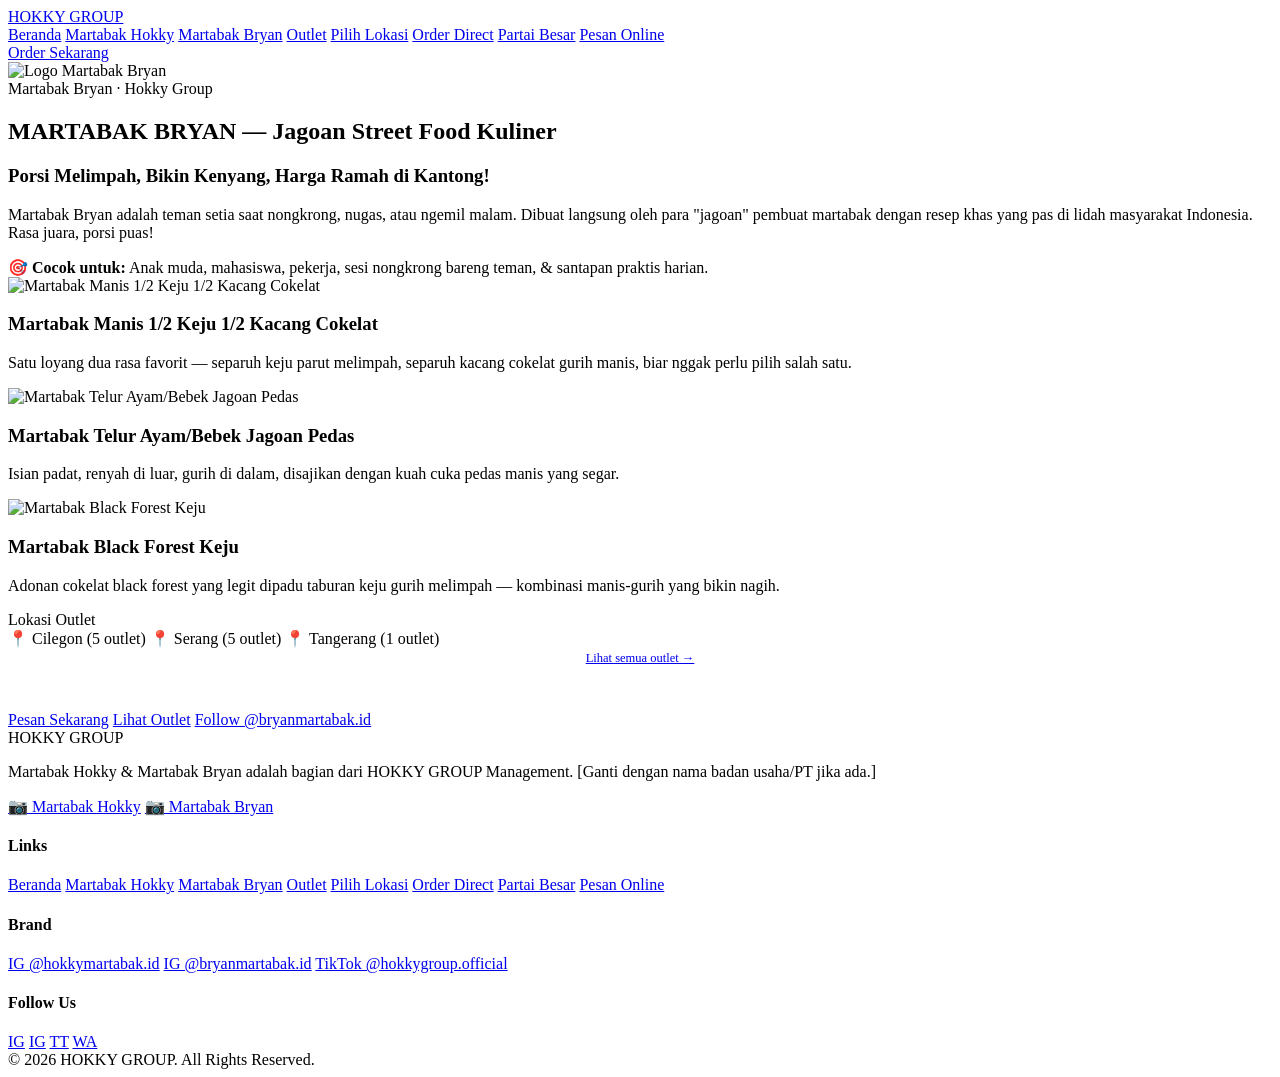
==== bryan.html @ 2962215b "Add files via upload" ====
<!DOCTYPE html>
<html lang="id">
<head>
<meta charset="UTF-8">
<meta name="viewport" content="width=device-width, initial-scale=1.0">
<title>Martabak Bryan — Jagoan Street Food | Hokky Group</title>
<link rel="preconnect" href="https://fonts.googleapis.com">
<link rel="preconnect" href="https://fonts.gstatic.com" crossorigin>
<link href="https://fonts.googleapis.com/css2?family=Playfair+Display:wght@600;700;800&family=Lora:ital,wght@0,400;0,500;0,600&family=Poppins:wght@400;500;600;700&family=Space+Grotesk:wght@500;600;700&display=swap" rel="stylesheet">
<link rel="stylesheet" href="assets/style.css">
</head>
<body>

<nav class="nav">
  <a class="nav-brand" href="index.html">
    <span>HOKKY GROUP</span>
  </a>
  <div class="nav-right">
    <div class="nav-links">
      <a href="index.html">Beranda</a>
      <a href="hokky.html">Martabak Hokky</a>
      <a href="bryan.html" class="active">Martabak Bryan</a>
      <a href="outlet.html">Outlet</a>
      <a href="lokasi-pesan.html">Pilih Lokasi</a>
      <a href="order.html">Order Direct</a>
      <a href="partai-besar.html">Partai Besar</a>
      <a href="pesan-online.html">Pesan Online</a>
    </div>
    <a class="nav-cta" href="order.html">Order Sekarang</a>
  </div>
</nav>

<section class="brand brand-bryan">
  <div class="section-head">
    <div class="section-head-row">
      <img src="assets/logo-bryan.png" alt="Logo Martabak Bryan">
      <div class="eyebrow">Martabak Bryan · Hokky Group</div>
    </div>
    <h2>MARTABAK BRYAN — Jagoan Street Food Kuliner</h2>
    <h3 class="sub">Porsi Melimpah, Bikin Kenyang, Harga Ramah di Kantong!</h3>
    <p class="lede">
      Martabak Bryan adalah teman setia saat nongkrong, nugas, atau ngemil malam. Dibuat langsung oleh para
      "jagoan" pembuat martabak dengan resep khas yang pas di lidah masyarakat Indonesia. Rasa juara, porsi puas!
    </p>
    <div class="target-line">🎯 <b>Cocok untuk:</b> Anak muda, mahasiswa, pekerja, sesi nongkrong bareng teman, &amp; santapan praktis harian.</div>
  </div>

  <div class="grid3">
    <div class="product-card">
      <div class="product-photo"><img src="assets/product-manis-keju-kacang.jpg" alt="Martabak Manis 1/2 Keju 1/2 Kacang Cokelat"></div>
      <div class="cap"><h3>Martabak Manis 1/2 Keju 1/2 Kacang Cokelat</h3><p>Satu loyang dua rasa favorit — separuh keju parut melimpah, separuh kacang cokelat gurih manis, biar nggak perlu pilih salah satu.</p></div>
    </div>
    <div class="product-card">
      <div class="product-photo"><img src="assets/product-telur-ayam-bebek.jpg" alt="Martabak Telur Ayam/Bebek Jagoan Pedas"></div>
      <div class="cap"><h3>Martabak Telur Ayam/Bebek Jagoan Pedas</h3><p>Isian padat, renyah di luar, gurih di dalam, disajikan dengan kuah cuka pedas manis yang segar.</p></div>
    </div>
    <div class="product-card">
      <div class="product-photo"><img src="assets/product-black-forest-keju.jpg" alt="Martabak Black Forest Keju"></div>
      <div class="cap"><h3>Martabak Black Forest Keju</h3><p>Adonan cokelat black forest yang legit dipadu taburan keju gurih melimpah — kombinasi manis-gurih yang bikin nagih.</p></div>
    </div>
  </div>

  <div class="eyebrow" style="justify-content:center;">Lokasi Outlet</div>
  <div class="outlet-row">
    <span class="chip">📍 Cilegon (5 outlet)</span>
    <span class="chip">📍 Serang (5 outlet)</span>
    <span class="chip">📍 Tangerang (1 outlet)</span>
  </div>
  <div style="text-align:center; margin-bottom:5vh;"><a class="btn btn-ghost-bryan" href="outlet.html" style="font-size:12.5px; padding:8px 18px;">Lihat semua outlet →</a></div>

  <div class="cta-row">
    <a class="btn btn-primary-bryan" href="order.html?brand=Martabak%20Bryan">Pesan Sekarang</a>
    <a class="btn btn-ghost-bryan" href="outlet.html">Lihat Outlet</a>
    <a class="btn btn-ghost-bryan" href="https://www.instagram.com/bryanmartabak.id" target="_blank" rel="noopener">Follow @bryanmartabak.id</a>
  </div>
</section>

<footer>
  <div class="footer-grid">
    <div>
      <div class="footer-brand">
        <span>HOKKY GROUP</span>
      </div>
      <p class="footer-about">Martabak Hokky &amp; Martabak Bryan adalah bagian dari HOKKY GROUP Management. [Ganti dengan nama badan usaha/PT jika ada.]</p>
      <div class="footer-about-cta">
        <a class="footer-ig-btn" href="https://www.instagram.com/hokkymartabak.id" target="_blank" rel="noopener">📷 Martabak Hokky</a>
        <a class="footer-ig-btn" href="https://www.instagram.com/bryanmartabak.id" target="_blank" rel="noopener">📷 Martabak Bryan</a>
      </div>
    </div>
    <div class="footer-col">
      <h4>Links</h4>
      <a href="index.html">Beranda</a>
      <a href="hokky.html">Martabak Hokky</a>
      <a href="bryan.html">Martabak Bryan</a>
      <a href="outlet.html">Outlet</a>
      <a href="lokasi-pesan.html">Pilih Lokasi</a>
      <a href="order.html">Order Direct</a>
      <a href="partai-besar.html">Partai Besar</a>
      <a href="pesan-online.html">Pesan Online</a>
    </div>
    <div class="footer-col">
      <h4>Brand</h4>
      <a href="https://www.instagram.com/hokkymartabak.id" target="_blank" rel="noopener">IG @hokkymartabak.id</a>
      <a href="https://www.instagram.com/bryanmartabak.id" target="_blank" rel="noopener">IG @bryanmartabak.id</a>
      <a href="#" target="_blank" rel="noopener">TikTok @hokkygroup.official</a>
    </div>
    <div class="footer-col">
      <h4>Follow Us</h4>
      <div class="social-row">
        <a class="social-badge" href="https://www.instagram.com/hokkymartabak.id" target="_blank" rel="noopener" title="Instagram Hokky">IG</a>
        <a class="social-badge" href="https://www.instagram.com/bryanmartabak.id" target="_blank" rel="noopener" title="Instagram Bryan">IG</a>
        <a class="social-badge" href="#" target="_blank" rel="noopener" title="TikTok">TT</a>
        <a class="social-badge" href="#" target="_blank" rel="noopener" title="WhatsApp">WA</a>
      </div>
    </div>
  </div>
  <div class="footer-bottom">© 2026 HOKKY GROUP. All Rights Reserved.</div>
</footer>

<script src="assets/script.js"></script>
</body>
</html>
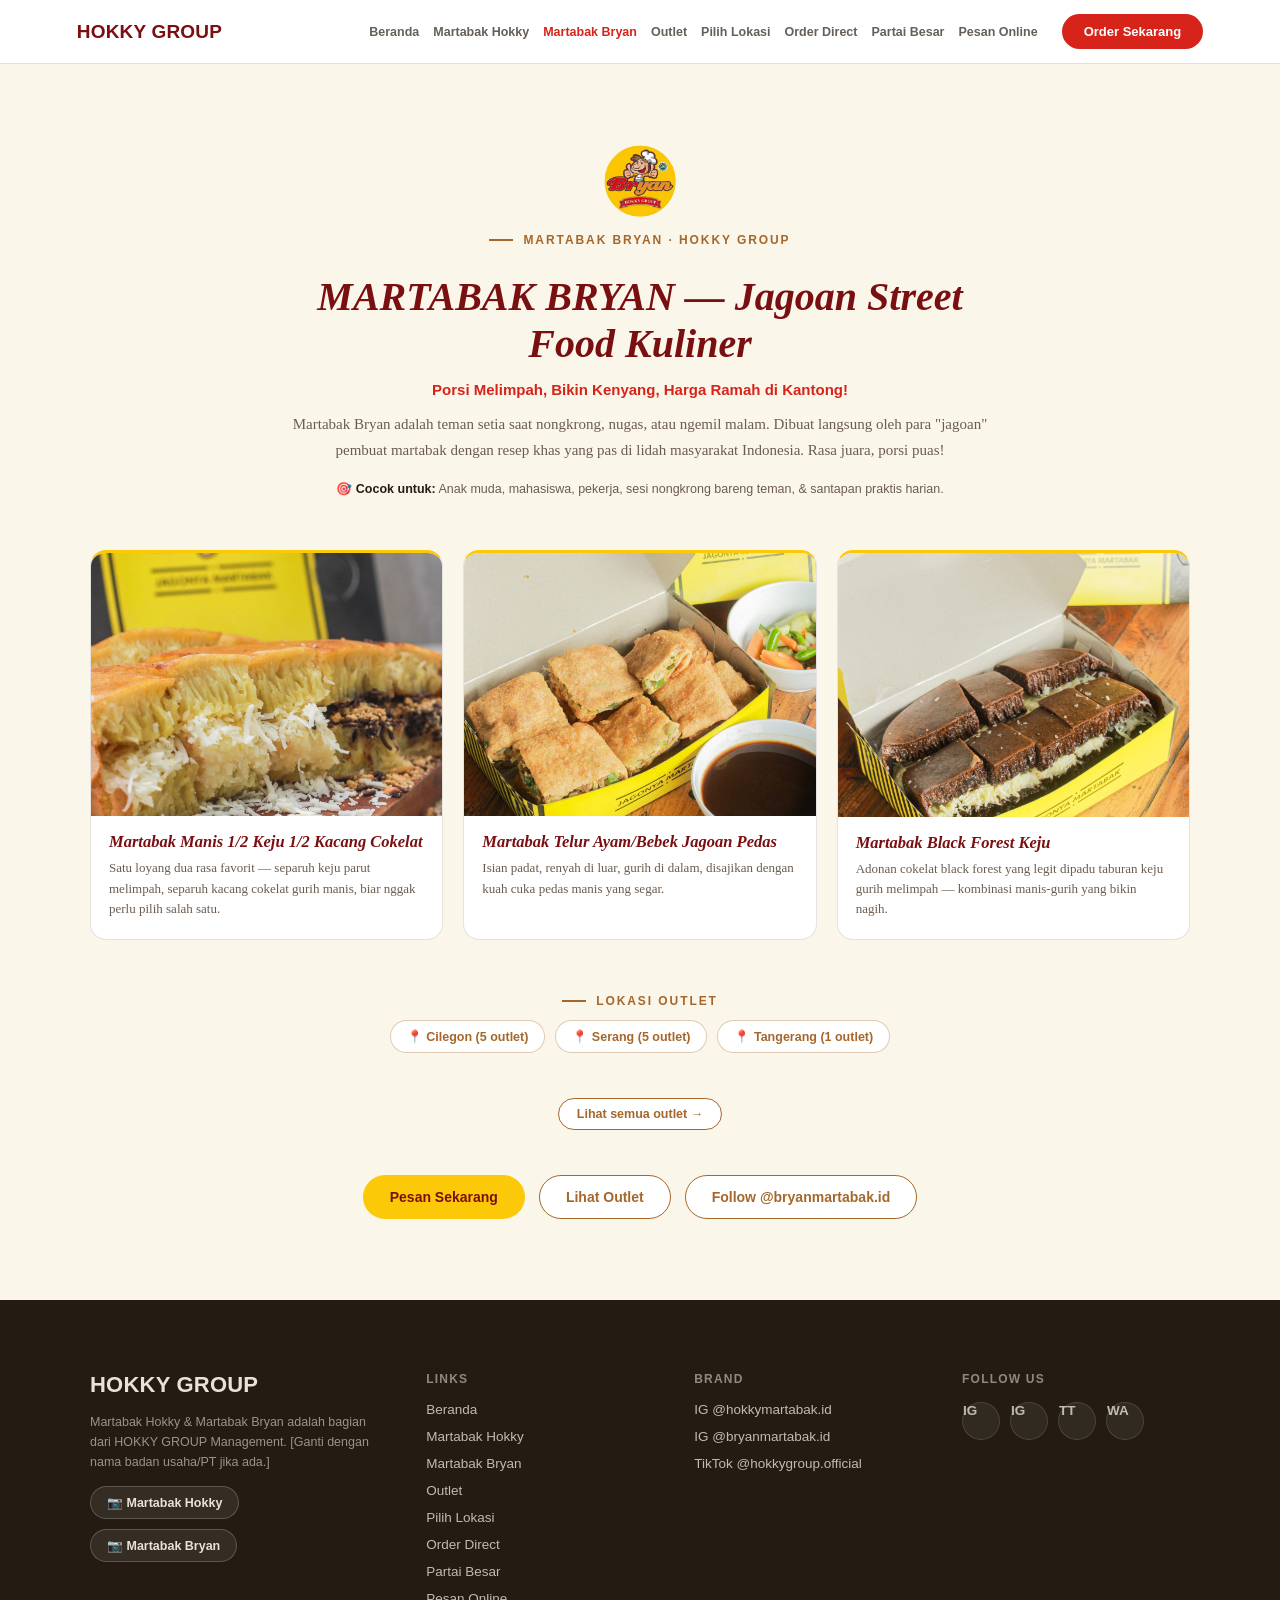
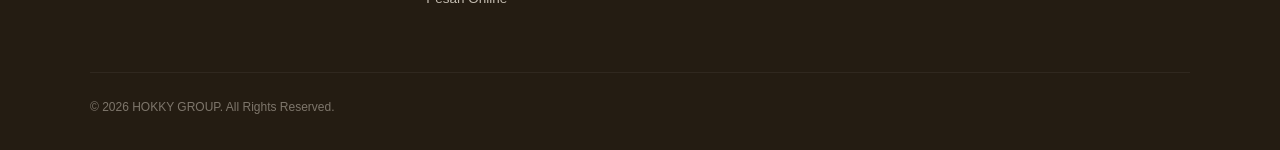
==== commit 154e01f3: "Add files via upload" ====
--- a/bryan.html
+++ b/bryan.html
@@ -7,7 +7,7 @@
 <link rel="preconnect" href="https://fonts.googleapis.com">
 <link rel="preconnect" href="https://fonts.gstatic.com" crossorigin>
 <link href="https://fonts.googleapis.com/css2?family=Playfair+Display:wght@600;700;800&family=Lora:ital,wght@0,400;0,500;0,600&family=Poppins:wght@400;500;600;700&family=Space+Grotesk:wght@500;600;700&display=swap" rel="stylesheet">
-<link rel="stylesheet" href="assets/style.css">
+<link rel="stylesheet" href="style.css">
 </head>
 <body>
 
@@ -33,7 +33,7 @@
 <section class="brand brand-bryan">
   <div class="section-head">
     <div class="section-head-row">
-      <img src="assets/logo-bryan.png" alt="Logo Martabak Bryan">
+      <img src="logo-bryan.png" alt="Logo Martabak Bryan">
       <div class="eyebrow">Martabak Bryan · Hokky Group</div>
     </div>
     <h2>MARTABAK BRYAN — Jagoan Street Food Kuliner</h2>
@@ -47,15 +47,15 @@
 
   <div class="grid3">
     <div class="product-card">
-      <div class="product-photo"><img src="assets/product-manis-keju-kacang.jpg" alt="Martabak Manis 1/2 Keju 1/2 Kacang Cokelat"></div>
+      <div class="product-photo"><img src="product-manis-keju-kacang.jpg" alt="Martabak Manis 1/2 Keju 1/2 Kacang Cokelat"></div>
       <div class="cap"><h3>Martabak Manis 1/2 Keju 1/2 Kacang Cokelat</h3><p>Satu loyang dua rasa favorit — separuh keju parut melimpah, separuh kacang cokelat gurih manis, biar nggak perlu pilih salah satu.</p></div>
     </div>
     <div class="product-card">
-      <div class="product-photo"><img src="assets/product-telur-ayam-bebek.jpg" alt="Martabak Telur Ayam/Bebek Jagoan Pedas"></div>
+      <div class="product-photo"><img src="product-telur-ayam-bebek.jpg" alt="Martabak Telur Ayam/Bebek Jagoan Pedas"></div>
       <div class="cap"><h3>Martabak Telur Ayam/Bebek Jagoan Pedas</h3><p>Isian padat, renyah di luar, gurih di dalam, disajikan dengan kuah cuka pedas manis yang segar.</p></div>
     </div>
     <div class="product-card">
-      <div class="product-photo"><img src="assets/product-black-forest-keju.jpg" alt="Martabak Black Forest Keju"></div>
+      <div class="product-photo"><img src="product-black-forest-keju.jpg" alt="Martabak Black Forest Keju"></div>
       <div class="cap"><h3>Martabak Black Forest Keju</h3><p>Adonan cokelat black forest yang legit dipadu taburan keju gurih melimpah — kombinasi manis-gurih yang bikin nagih.</p></div>
     </div>
   </div>
@@ -117,6 +117,6 @@
   <div class="footer-bottom">© 2026 HOKKY GROUP. All Rights Reserved.</div>
 </footer>
 
-<script src="assets/script.js"></script>
+<script src="script.js"></script>
 </body>
 </html>
--- a/style.css
+++ b/style.css
@@ -0,0 +1,362 @@
+:root{
+  --cream:#FBF6EA;
+  --white:#FFFFFF;
+  --ink:#241C12;
+  --muted:#6b5c4e;
+  --gold:#FBC907;
+  --gold-soft:#FEF3D0;
+  --red:#D6241B;
+  --red-deep:#7A0F12;
+  --caramel:#A5672B;
+  --line:rgba(36,28,18,0.12);
+}
+*{box-sizing:border-box;}
+html{scroll-behavior:smooth;}
+body{ margin:0; background:var(--white); color:var(--ink); font-family:'Lora', serif; -webkit-font-smoothing:antialiased; }
+img,svg{display:block;max-width:100%;}
+a{color:inherit;}
+button{font-family:inherit;}
+
+.placeholder{
+  position:relative; display:flex; align-items:center; justify-content:center;
+  background:repeating-linear-gradient(135deg, rgba(0,0,0,0.05) 0 10px, rgba(0,0,0,0.02) 10px 20px);
+  border:1.5px dashed rgba(0,0,0,0.22); border-radius:14px; overflow:hidden;
+}
+.placeholder .ph-label{
+  position:absolute; bottom:8px; left:8px; font-family:'Space Grotesk',sans-serif; font-size:10px;
+  letter-spacing:.06em; text-transform:uppercase; background:rgba(255,255,255,0.9); padding:3px 7px;
+  border-radius:100px; color:#333;
+}
+.draft-note{ font-family:'Space Grotesk',sans-serif; font-size:11.5px; opacity:.6; margin-top:10px; display:block; }
+
+/* ---------- top nav ---------- */
+.nav{
+  position:sticky; top:0; z-index:40; display:flex; align-items:center; justify-content:space-between;
+  padding:14px 6vw; background:rgba(255,255,255,0.95); backdrop-filter:blur(8px);
+  border-bottom:1px solid var(--line); font-family:'Space Grotesk',sans-serif;
+}
+.nav-brand{ display:flex; align-items:center; font-weight:800; font-size:19px; letter-spacing:.01em; color:var(--red-deep); text-decoration:none; }
+.nav-right{ display:flex; align-items:center; gap:24px; }
+.nav-links{ display:flex; gap:14px; font-size:12.5px; font-weight:600; }
+.nav-links a{ text-decoration:none; color:var(--ink); opacity:.7; transition:opacity .2s; }
+.nav-links a:hover, .nav-links a.active{ opacity:1; color:var(--red); }
+@media(max-width:980px){ .nav-links{display:none;} }
+.nav-cta{
+  background:var(--red); color:#fff; text-decoration:none; font-weight:700; font-size:13px;
+  padding:10px 22px; border-radius:100px; white-space:nowrap; transition:transform .15s ease;
+}
+.nav-cta:hover{ transform:translateY(-1px); }
+
+/* ---------- page banner (pengganti hero besar di sub-halaman) ---------- */
+.page-banner{ background:linear-gradient(180deg, var(--cream) 0%, var(--white) 100%); padding:8vh 6vw 6vh; text-align:center; }
+.page-banner .eyebrow{ justify-content:center; }
+.page-banner h1{ font-family:'Playfair Display',serif; font-weight:800; font-size:clamp(28px,4vw,44px); margin:0 0 12px; color:var(--red-deep); }
+.page-banner p{ font-family:'Space Grotesk',sans-serif; font-size:15px; color:var(--muted); max-width:560px; margin:0 auto; }
+
+/* ---------- hero (khusus index) ---------- */
+.hero{ background:linear-gradient(180deg, var(--cream) 0%, var(--white) 100%); padding:9vh 6vw 8vh; }
+.hero-inner{ max-width:1180px; margin:0 auto; display:grid; grid-template-columns:1.1fr 0.9fr; gap:6vw; align-items:center; }
+@media(max-width:900px){ .hero-inner{ grid-template-columns:1fr; text-align:center; } }
+.hero-eyebrow{ font-family:'Space Grotesk',sans-serif; font-size:12.5px; letter-spacing:.16em; text-transform:uppercase; color:var(--red); font-weight:700; margin-bottom:14px; }
+.hero-text h1{ font-family:'Playfair Display',serif; font-weight:800; font-size:clamp(34px,5vw,58px); line-height:1.05; margin:0 0 18px; color:var(--red-deep); }
+.hero-text h1 em{ font-style:normal; color:var(--gold); -webkit-text-stroke:1px var(--red-deep); }
+.hero-text .sub{ font-family:'Space Grotesk',sans-serif; font-size:17px; font-weight:600; margin:0 0 14px; }
+.hero-text p{ font-size:15.5px; line-height:1.7; color:var(--muted); max-width:480px; margin:0 0 30px; }
+@media(max-width:900px){ .hero-text p{ margin-left:auto; margin-right:auto; } }
+.hero-cta-row{ display:flex; flex-wrap:wrap; gap:14px; }
+@media(max-width:900px){ .hero-cta-row{ justify-content:center; } }
+.hero-btn{
+  font-family:'Space Grotesk',sans-serif; font-weight:700; font-size:14px; padding:14px 26px; border-radius:100px;
+  text-decoration:none; display:inline-flex; align-items:center; gap:8px; transition:transform .15s ease;
+}
+.hero-btn:hover{ transform:translateY(-2px); }
+.hero-btn.hokky{ background:var(--red); color:#fff; }
+.hero-btn.bryan{ background:var(--gold); color:var(--red-deep); }
+
+.hero-visual{ position:relative; display:flex; align-items:center; justify-content:center; }
+.hero-visual .ring{
+  width:min(360px,80vw); aspect-ratio:1; border-radius:50%;
+  background:radial-gradient(circle at 35% 30%, var(--gold-soft) 0%, var(--gold) 55%, var(--red) 100%);
+  display:flex; align-items:center; justify-content:center; position:relative;
+}
+.hero-visual .logos{ display:flex; align-items:center; }
+.hero-visual .logos img{ width:120px; height:120px; border-radius:50%; border:4px solid #fff; box-shadow:0 12px 28px rgba(0,0,0,.25); }
+.hero-visual .logos img.hokky-seal{ margin-right:-28px; z-index:2; }
+
+/* ---------- service selector ---------- */
+.section-service{ background:var(--white); padding:9vh 6vw; text-align:center; }
+.section-service h2{ font-family:'Playfair Display',serif; font-weight:800; font-size:clamp(24px,3.2vw,32px); color:var(--red-deep); margin:0 0 6vh; }
+.service-grid{ display:grid; grid-template-columns:repeat(4,1fr); gap:20px; max-width:1100px; margin:0 auto; }
+@media(max-width:900px){ .service-grid{ grid-template-columns:1fr 1fr; } }
+@media(max-width:520px){ .service-grid{ grid-template-columns:1fr; } }
+.service-card{
+  border:1.5px solid var(--line); border-radius:18px; padding:32px 20px 26px;
+  display:flex; flex-direction:column; align-items:center; transition:.2s; background:var(--cream);
+}
+.service-card:hover{ border-color:var(--red); transform:translateY(-3px); }
+.service-icon{ font-size:40px; margin-bottom:16px; }
+.service-card h3{ font-family:'Space Grotesk',sans-serif; font-size:16px; font-weight:700; color:var(--red-deep); margin:0 0 4px; }
+.service-card p{ font-family:'Poppins',sans-serif; font-size:12.5px; color:var(--muted); margin:0 0 20px; line-height:1.5; }
+.service-select{
+  border:none; background:var(--red); color:#fff; font-family:'Space Grotesk',sans-serif; font-weight:700;
+  font-size:13px; padding:10px 28px; border-radius:100px; cursor:pointer; text-decoration:none; transition:transform .15s ease;
+}
+.service-select:hover{ transform:translateY(-2px); }
+
+/* ---------- teaser cards (index -> link ke halaman brand) ---------- */
+.section-teaser{ padding:9vh 6vw; }
+.teaser-grid{ display:grid; grid-template-columns:1fr 1fr; gap:24px; max-width:1100px; margin:0 auto; }
+@media(max-width:800px){ .teaser-grid{ grid-template-columns:1fr; } }
+.teaser-card{ border-radius:20px; padding:36px; border:1px solid var(--line); background:var(--cream); text-align:center; }
+.teaser-card img{ width:64px; height:64px; border-radius:50%; margin:0 auto 18px; }
+.teaser-card h3{ font-size:15px; font-family:'Space Grotesk',sans-serif; color:var(--red); text-transform:uppercase; letter-spacing:.1em; margin:0 0 8px; }
+.teaser-card h2{ margin:0 0 12px; }
+.teaser-card.hokky h2{ font-family:'Playfair Display',serif; font-weight:800; font-size:26px; color:var(--red-deep); }
+.teaser-card.bryan h2{ font-family:'Playfair Display',serif; font-style:italic; font-weight:700; font-size:26px; color:var(--red-deep); }
+.teaser-card p{ font-size:14px; color:var(--muted); line-height:1.6; margin:0 0 24px; }
+
+/* ---------- brand pages ---------- */
+section.brand{ padding:9vh 6vw; }
+.brand-hokky{ background:var(--white); }
+.brand-bryan{ background:var(--cream); }
+
+.eyebrow{ font-family:'Space Grotesk',sans-serif; font-size:12px; letter-spacing:.16em; text-transform:uppercase; margin-bottom:12px; display:flex; align-items:center; gap:10px; font-weight:700; }
+.eyebrow::before{ content:''; width:24px; height:2px; background:currentColor; display:inline-block; }
+.brand-hokky .eyebrow{ color:var(--red); }
+.brand-bryan .eyebrow{ color:var(--caramel); }
+
+.section-head{ max-width:720px; margin:0 auto 6vh; display:flex; flex-direction:column; gap:14px; text-align:center; align-items:center; }
+.section-head-row{ display:flex; align-items:center; gap:16px; flex-direction:column; }
+.section-head-row img{ width:72px; height:72px; border-radius:50%; }
+.brand-hokky h2{ font-family:'Playfair Display',serif; font-weight:800; font-size:clamp(28px,3.6vw,40px); margin:0; color:var(--red-deep); }
+.brand-bryan h2{ font-family:'Playfair Display',serif; font-style:italic; font-weight:700; font-size:clamp(28px,3.6vw,40px); margin:0; color:var(--red-deep); }
+.section-head h3.sub{ font-family:'Space Grotesk',sans-serif; font-size:15px; font-weight:600; margin:0; color:var(--red); }
+.section-head p.lede{ font-size:15px; line-height:1.7; color:var(--muted); margin:0; }
+.target-line{ font-family:'Space Grotesk',sans-serif; font-size:12.5px; color:var(--muted); margin-top:4px; }
+.target-line b{ font-weight:700; color:var(--ink); }
+
+.grid3{ display:grid; grid-template-columns:repeat(3,1fr); gap:20px; margin:0 auto 6vh; max-width:1100px; }
+@media(max-width:820px){ .grid3{ grid-template-columns:1fr 1fr; } }
+@media(max-width:560px){ .grid3{ grid-template-columns:1fr; } }
+
+.product-card{ border-radius:16px; overflow:hidden; background:#fff; border:1px solid var(--line); text-align:left; }
+.brand-hokky .product-card{ border-top:3px solid var(--red); }
+.brand-bryan .product-card{ border-top:3px solid var(--gold); }
+.product-photo{ aspect-ratio:4/3; overflow:hidden; }
+.product-photo img{ width:100%; height:100%; object-fit:cover; display:block; }
+.product-card .cap{ padding:16px 18px 20px; }
+.brand-hokky .product-card .cap h3{ font-family:'Playfair Display',serif; font-weight:700; font-size:16.5px; margin:0 0 6px; color:var(--red-deep); }
+.brand-bryan .product-card .cap h3{ font-family:'Playfair Display',serif; font-style:italic; font-weight:700; font-size:16.5px; margin:0 0 6px; color:var(--red-deep); }
+.product-card .cap p{ font-size:13px; color:var(--muted); margin:0; line-height:1.55; }
+
+.outlet-row{ display:flex; flex-wrap:wrap; gap:10px; margin:0 auto 5vh; max-width:700px; justify-content:center; }
+.chip{ font-family:'Space Grotesk',sans-serif; font-size:12.5px; font-weight:600; padding:8px 16px; border-radius:100px; border:1px solid var(--line); background:#fff; }
+.brand-hokky .chip{ border-color:rgba(214,36,27,.3); color:var(--red-deep); }
+.brand-bryan .chip{ border-color:rgba(165,103,43,.35); color:var(--caramel); }
+
+.cta-row{ display:flex; flex-wrap:wrap; gap:14px; justify-content:center; }
+.btn{ font-family:'Space Grotesk',sans-serif; font-weight:700; font-size:14px; padding:13px 26px; border-radius:100px; text-decoration:none; display:inline-flex; align-items:center; gap:8px; border:1.5px solid transparent; transition:transform .15s ease; cursor:pointer; }
+.btn:hover{ transform:translateY(-2px); }
+.btn-primary-hokky{ background:var(--red); color:#fff; }
+.btn-ghost-hokky{ border-color:var(--red); color:var(--red-deep); background:#fff; }
+.btn-primary-bryan{ background:var(--gold); color:var(--red-deep); }
+.btn-ghost-bryan{ border-color:var(--caramel); color:var(--caramel); background:#fff; }
+
+/* ---------- lokasi outlet ---------- */
+.section-lokasi{ background:var(--white); padding:9vh 6vw; }
+.tabs{ display:flex; gap:10px; flex-wrap:wrap; margin-bottom:5vh; font-family:'Space Grotesk',sans-serif; justify-content:center; }
+.tab-btn{
+  padding:10px 20px; border-radius:100px; border:1.5px solid var(--line); background:#fff;
+  font-size:13.5px; font-weight:700; cursor:pointer; color:var(--ink); opacity:.55; transition:.2s;
+}
+.tab-btn.active{ opacity:1; background:var(--red); color:#fff; border-color:var(--red); }
+.outlet-grid{ display:grid; grid-template-columns:repeat(3,1fr); gap:18px; max-width:1100px; margin:0 auto; }
+@media(max-width:820px){ .outlet-grid{ grid-template-columns:1fr 1fr; } }
+@media(max-width:560px){ .outlet-grid{ grid-template-columns:1fr; } }
+.outlet-card{ background:var(--cream); border:1px solid var(--line); border-radius:16px; padding:20px; }
+.outlet-card .obrand{ font-family:'Space Grotesk',sans-serif; font-size:11px; letter-spacing:.08em; text-transform:uppercase; font-weight:700; margin-bottom:8px; }
+.outlet-card[data-brand="hokky"] .obrand{ color:var(--red-deep); }
+.outlet-card[data-brand="bryan"] .obrand{ color:var(--caramel); }
+.outlet-card h4{ font-family:'Space Grotesk',sans-serif; font-size:16px; margin:0 0 8px; }
+.outlet-card .meta{ font-family:'Space Grotesk',sans-serif; font-size:12.5px; color:var(--muted); line-height:1.7; margin-bottom:14px; }
+.outlet-card a.maps{ font-family:'Space Grotesk',sans-serif; font-size:12.5px; font-weight:700; text-decoration:none; color:var(--red); display:inline-flex; align-items:center; gap:6px; }
+.city-group{ max-width:1100px; margin:0 auto 6vh; }
+.city-heading{ font-family:'Playfair Display',serif; font-style:italic; font-weight:700; font-size:22px; color:var(--red-deep); margin:0 0 20px; text-align:center; }
+
+/* ---------- pesan online ---------- */
+.section-order{ background:var(--cream); padding:9vh 6vw; }
+.section-order .section-head h2{ font-family:'Playfair Display',serif; color:var(--red-deep); }
+.section-order .section-head p{ font-family:'Space Grotesk',sans-serif; font-size:14.5px; color:var(--muted); }
+.order-cols{ display:grid; grid-template-columns:1fr 1fr; gap:20px; max-width:1000px; margin:0 auto; }
+@media(max-width:760px){ .order-cols{ grid-template-columns:1fr; } }
+.order-col{ background:#fff; border:1px solid var(--line); border-radius:18px; padding:26px; }
+.order-col h3{ font-family:'Space Grotesk',sans-serif; font-size:16px; margin:0 0 16px; display:flex; align-items:center; gap:10px; color:var(--red-deep); }
+.order-col h3 img{ width:32px;height:32px;border-radius:50%; }
+.order-btns{ display:flex; flex-wrap:wrap; gap:10px; }
+.order-btns .btn{ font-size:13px; padding:11px 18px; }
+.btn-gofood{ background:#00AA13; color:#fff; }
+.btn-grab{ background:#00B14F; color:#fff; }
+.btn-shopee{ background:#EE4D2D; color:#fff; }
+.btn-wa{ background:#25D366; color:#fff; }
+
+/* ---------- form pesan direct ---------- */
+.direct-banner{ background:var(--red); color:#fff; padding:6vh 6vw; text-align:center; }
+.direct-banner h1{ font-family:'Playfair Display',serif; font-style:italic; font-weight:700; font-size:clamp(24px,3.4vw,38px); letter-spacing:.01em; margin:0 0 18px; }
+.direct-perks{ display:flex; flex-wrap:wrap; gap:14px; justify-content:center; font-family:'Space Grotesk',sans-serif; font-size:13px; }
+.direct-perks span{ background:rgba(255,255,255,.14); border:1px solid rgba(255,255,255,.3); padding:9px 16px; border-radius:100px; }
+
+.direct-form-wrap{ background:var(--white); padding:9vh 6vw; display:flex; justify-content:center; }
+.direct-form{ width:min(680px, 100%); background:var(--cream); border-radius:22px; padding:40px; border:1px solid var(--line); }
+.direct-form h3{ font-family:'Playfair Display',serif; font-style:italic; font-weight:700; font-size:22px; color:var(--red-deep); margin:0 0 24px; }
+.field{ margin-bottom:18px; display:flex; flex-direction:column; gap:6px; }
+.field label{ font-family:'Space Grotesk',sans-serif; font-size:13px; font-weight:700; color:var(--red-deep); }
+.field input, .field select, .field textarea{
+  font-family:'Poppins',sans-serif; font-size:14px; padding:12px 14px; border-radius:10px;
+  border:1.5px solid var(--line); background:#fff; color:var(--ink); resize:vertical;
+}
+.field input:focus, .field select:focus, .field textarea:focus{ outline:none; border-color:var(--red); }
+.field-row{ display:grid; grid-template-columns:1fr 1fr; gap:14px; }
+@media(max-width:520px){ .field-row{ grid-template-columns:1fr; } }
+.fulfill-toggle{ display:flex; gap:10px; flex-wrap:wrap; }
+.fulfill-option{
+  flex:1; min-width:180px; display:flex; align-items:center; gap:10px; cursor:pointer;
+  border:1.5px solid var(--line); border-radius:12px; padding:12px 14px; font-family:'Poppins',sans-serif; font-size:13.5px; background:#fff;
+  transition:.15s;
+}
+.fulfill-option:has(input:checked){ border-color:var(--red); background:rgba(214,36,27,.05); }
+.fulfill-option input{ accent-color:var(--red); }
+.submit-btn{
+  width:100%; margin-top:8px; background:var(--red); color:#fff; border:none; padding:15px; border-radius:12px;
+  font-family:'Space Grotesk',sans-serif; font-weight:700; font-size:15px; cursor:pointer; transition:transform .15s ease;
+}
+.submit-btn:hover{ transform:translateY(-2px); }
+.form-note{ font-family:'Space Grotesk',sans-serif; font-size:11.5px; color:var(--muted); margin-top:10px; text-align:center; }
+
+/* ---------- footer ---------- */
+footer{ background:var(--ink); color:#E9E2D6; padding:8vh 6vw 4vh; font-family:'Space Grotesk',sans-serif; }
+.footer-grid{ display:grid; grid-template-columns:1.3fr 1fr 1fr 1fr; gap:40px; max-width:1100px; margin:0 auto 6vh; }
+@media(max-width:820px){ .footer-grid{ grid-template-columns:1fr 1fr; } }
+@media(max-width:520px){ .footer-grid{ grid-template-columns:1fr; } }
+.footer-brand{ display:flex; align-items:center; font-weight:800; font-size:22px; letter-spacing:.01em; margin-bottom:14px; }
+.footer-about-cta{ display:flex; flex-wrap:wrap; gap:10px; margin-top:14px; }
+.footer-ig-btn{
+  display:inline-flex; align-items:center; gap:6px; font-family:'Space Grotesk',sans-serif; font-size:12.5px; font-weight:700;
+  padding:8px 16px; border-radius:100px; text-decoration:none; background:rgba(255,255,255,.08); border:1px solid rgba(255,255,255,.2); color:#E9E2D6;
+}
+.footer-ig-btn:hover{ background:rgba(255,255,255,.14); }
+.footer-about{ font-size:12.5px; opacity:.6; max-width:280px; line-height:1.6; }
+.footer-col h4{ font-size:12px; letter-spacing:.1em; text-transform:uppercase; opacity:.55; margin:0 0 16px; }
+.footer-col a{ display:block; text-decoration:none; opacity:.8; font-size:13.5px; margin-bottom:12px; }
+.footer-col a:hover{ opacity:1; }
+.social-row{ display:flex; gap:10px; flex-wrap:wrap; }
+.social-badge{
+  width:38px; height:38px; border-radius:50%; background:rgba(255,255,255,.08); border:1px solid rgba(255,255,255,.16);
+  display:flex; align-items:center; justify-content:center; font-size:11px; font-weight:700; text-decoration:none; color:#E9E2D6;
+}
+.footer-bottom{ max-width:1100px; margin:0 auto; border-top:1px solid rgba(255,255,255,.12); padding-top:3vh; font-size:12px; opacity:.45; }
+
+/* ---------- pilih lokasi (select location) ---------- */
+.location-wrap{ padding:6vh 6vw 10vh; }
+.location-wrap h1{ font-family:'Playfair Display',serif; font-weight:800; font-size:clamp(26px,3.6vw,36px); color:var(--red-deep); margin:0 0 5vh; text-align:center; }
+.location-grid{ display:grid; grid-template-columns:1.4fr 1fr; gap:24px; max-width:1180px; margin:0 auto; align-items:start; }
+@media(max-width:900px){ .location-grid{ grid-template-columns:1fr; } }
+.map-box{ border-radius:18px; overflow:hidden; border:1px solid var(--line); background:var(--cream); aspect-ratio:16/11; }
+.map-box iframe{ width:100%; height:100%; border:0; }
+
+.loc-panel{ border:1px solid var(--line); border-radius:18px; padding:10px; background:#fff; }
+.loc-tabs{ display:flex; border-bottom:1px solid var(--line); margin-bottom:20px; }
+.loc-tab{
+  flex:1; text-align:center; padding:14px 10px; font-family:'Space Grotesk',sans-serif; font-weight:700; font-size:14px;
+  color:var(--muted); cursor:pointer; border-bottom:3px solid transparent; background:none; border-top:none; border-left:none; border-right:none;
+}
+.loc-tab.active{ color:var(--red); border-bottom-color:var(--red); }
+.loc-panel-body{ padding:0 14px 14px; }
+.loc-panel-body input[type="text"]{
+  width:100%; font-family:'Poppins',sans-serif; font-size:14px; padding:14px 16px; border-radius:10px;
+  border:1.5px solid var(--line); margin-bottom:16px;
+}
+.loc-panel-body input[type="text"]:focus{ outline:none; border-color:var(--red); }
+.outlet-pick-list{ display:flex; flex-direction:column; gap:10px; max-height:280px; overflow-y:auto; margin-bottom:16px; }
+.outlet-pick{
+  display:flex; align-items:center; justify-content:space-between; gap:10px; padding:12px 14px; border-radius:12px;
+  border:1.5px solid var(--line); cursor:pointer; font-family:'Space Grotesk',sans-serif; font-size:13.5px; background:var(--cream);
+}
+.outlet-pick .op-brand{ font-size:10.5px; letter-spacing:.06em; text-transform:uppercase; opacity:.6; display:block; }
+.outlet-pick.selected{ border-color:var(--red); background:rgba(214,36,27,.06); }
+.loc-continue{
+  width:100%; background:var(--red); color:#fff; border:none; padding:15px; border-radius:12px;
+  font-family:'Space Grotesk',sans-serif; font-weight:700; font-size:15px; cursor:pointer; transition:transform .15s ease;
+}
+.loc-continue:hover{ transform:translateY(-2px); }
+.loc-continue:disabled{ opacity:.5; cursor:not-allowed; transform:none; }
+.loc-label{ display:block; font-family:'Space Grotesk',sans-serif; font-size:12.5px; font-weight:700; color:var(--red-deep); margin-bottom:8px; }
+.loc-panel-body textarea{
+  width:100%; font-family:'Poppins',sans-serif; font-size:14px; padding:14px 16px; border-radius:10px;
+  border:1.5px solid var(--line); margin-bottom:16px; resize:vertical;
+}
+.loc-panel-body textarea:focus{ outline:none; border-color:var(--red); }
+.avail-alert{
+  font-family:'Space Grotesk',sans-serif; font-size:13px; font-weight:700; padding:14px 16px; border-radius:12px;
+  margin-bottom:18px; display:none;
+}
+.avail-alert.warn{ display:block; background:rgba(214,36,27,.08); color:var(--red-deep); border:1px solid rgba(214,36,27,.25); }
+.avail-alert.ok{ display:block; background:rgba(0,170,19,.08); color:#0a7a10; border:1px solid rgba(0,170,19,.25); }
+
+/* ---------- partai besar (large order wizard) ---------- */
+.wizard-wrap{ padding:6vh 6vw 10vh; max-width:820px; margin:0 auto; }
+.wizard-wrap h1{ font-family:'Playfair Display',serif; font-weight:800; font-size:clamp(26px,3.6vw,36px); color:var(--red-deep); margin:0 0 6vh; text-align:center; }
+
+.stepper{ display:flex; align-items:flex-start; justify-content:space-between; margin-bottom:6vh; position:relative; }
+.stepper::before{ content:''; position:absolute; top:11px; left:5%; right:5%; height:2px; background:var(--line); z-index:0; }
+.step{ position:relative; z-index:1; display:flex; flex-direction:column; align-items:center; gap:10px; flex:1; }
+.step .dot{ width:24px; height:24px; border-radius:50%; background:var(--white); border:2px solid var(--line); }
+.step .label{ font-family:'Space Grotesk',sans-serif; font-size:12px; font-weight:700; color:var(--muted); text-align:center; }
+.step.active .dot{ background:var(--red); border-color:var(--red); }
+.step.active .label{ color:var(--red); }
+.step.done .dot{ background:var(--red-deep); border-color:var(--red-deep); }
+
+.wizard-panel{ display:none; }
+.wizard-panel.active{ display:block; }
+.wizard-panel h2{ font-family:'Space Grotesk',sans-serif; font-size:18px; color:var(--red-deep); margin:0 0 22px; }
+
+.wiz-field{ margin-bottom:18px; display:flex; flex-direction:column; gap:6px; }
+.wiz-field label{ font-family:'Space Grotesk',sans-serif; font-size:13px; font-weight:700; color:var(--red-deep); }
+.wiz-field input, .wiz-field select, .wiz-field textarea{
+  font-family:'Poppins',sans-serif; font-size:14px; padding:12px 14px; border-radius:10px;
+  border:1.5px solid var(--line); background:#fff; color:var(--ink); resize:vertical;
+}
+.wiz-field input:focus, .wiz-field select:focus, .wiz-field textarea:focus{ outline:none; border-color:var(--red); }
+.wiz-row{ display:grid; grid-template-columns:1fr 1fr; gap:14px; }
+@media(max-width:560px){ .wiz-row{ grid-template-columns:1fr; } }
+
+.contact-block{ border:1px solid var(--line); border-radius:14px; padding:18px; margin-bottom:18px; background:var(--cream); }
+.contact-block h3{ font-family:'Space Grotesk',sans-serif; font-size:13.5px; margin:0 0 14px; color:var(--red-deep); }
+.add-contact-btn{
+  background:var(--gold); color:var(--red-deep); border:none; padding:10px 20px; border-radius:100px;
+  font-family:'Space Grotesk',sans-serif; font-weight:700; font-size:13px; cursor:pointer;
+}
+
+.menu-pick-card{ display:flex; align-items:center; justify-content:space-between; gap:14px; border:1px solid var(--line); border-radius:14px; padding:16px 18px; margin-bottom:12px; background:#fff; }
+.menu-pick-card .mp-name{ font-family:'Space Grotesk',sans-serif; font-size:13.5px; font-weight:600; }
+.menu-pick-card .mp-controls{ display:flex; align-items:center; gap:8px; flex:none; }
+.qty-btn{ width:30px; height:30px; border-radius:50%; border:1.5px solid var(--line); background:#fff; cursor:pointer; font-weight:700; color:var(--red-deep); }
+.qty-val{ min-width:22px; text-align:center; font-family:'Space Grotesk',sans-serif; font-weight:700; }
+.add-basket-btn{ background:var(--red); color:#fff; border:none; padding:8px 16px; border-radius:100px; font-family:'Space Grotesk',sans-serif; font-weight:700; font-size:12.5px; cursor:pointer; }
+
+.basket-list{ display:flex; flex-direction:column; gap:12px; margin-bottom:20px; }
+.basket-item{ display:flex; align-items:center; justify-content:space-between; border:1px solid var(--line); border-radius:14px; padding:14px 18px; background:var(--cream); }
+.basket-item .bi-name{ font-family:'Space Grotesk',sans-serif; font-size:13.5px; font-weight:600; }
+.basket-item .bi-qty{ font-family:'Space Grotesk',sans-serif; font-size:12.5px; color:var(--muted); }
+.remove-btn{ background:none; border:none; color:var(--red); font-size:13px; font-weight:700; cursor:pointer; font-family:'Space Grotesk',sans-serif; }
+.basket-empty{ font-family:'Space Grotesk',sans-serif; font-size:13.5px; color:var(--muted); text-align:center; padding:30px 0; }
+
+.summary-block{ border:1px solid var(--line); border-radius:14px; padding:20px; margin-bottom:16px; background:var(--cream); }
+.summary-block h3{ font-family:'Space Grotesk',sans-serif; font-size:13px; text-transform:uppercase; letter-spacing:.08em; color:var(--red-deep); margin:0 0 12px; }
+.summary-block p{ font-family:'Poppins',sans-serif; font-size:13.5px; margin:0 0 6px; color:var(--ink); }
+
+.wiz-nav{ display:flex; justify-content:space-between; gap:14px; margin-top:28px; }
+.wiz-btn{ font-family:'Space Grotesk',sans-serif; font-weight:700; font-size:14px; padding:13px 28px; border-radius:100px; border:none; cursor:pointer; transition:transform .15s ease; }
+.wiz-btn:hover{ transform:translateY(-2px); }
+.wiz-btn.next{ background:var(--red); color:#fff; margin-left:auto; }
+.wiz-btn.back{ background:#fff; border:1.5px solid var(--line); color:var(--ink); }
+.wiz-btn.submit{ background:#25D366; color:#fff; margin-left:auto; }
